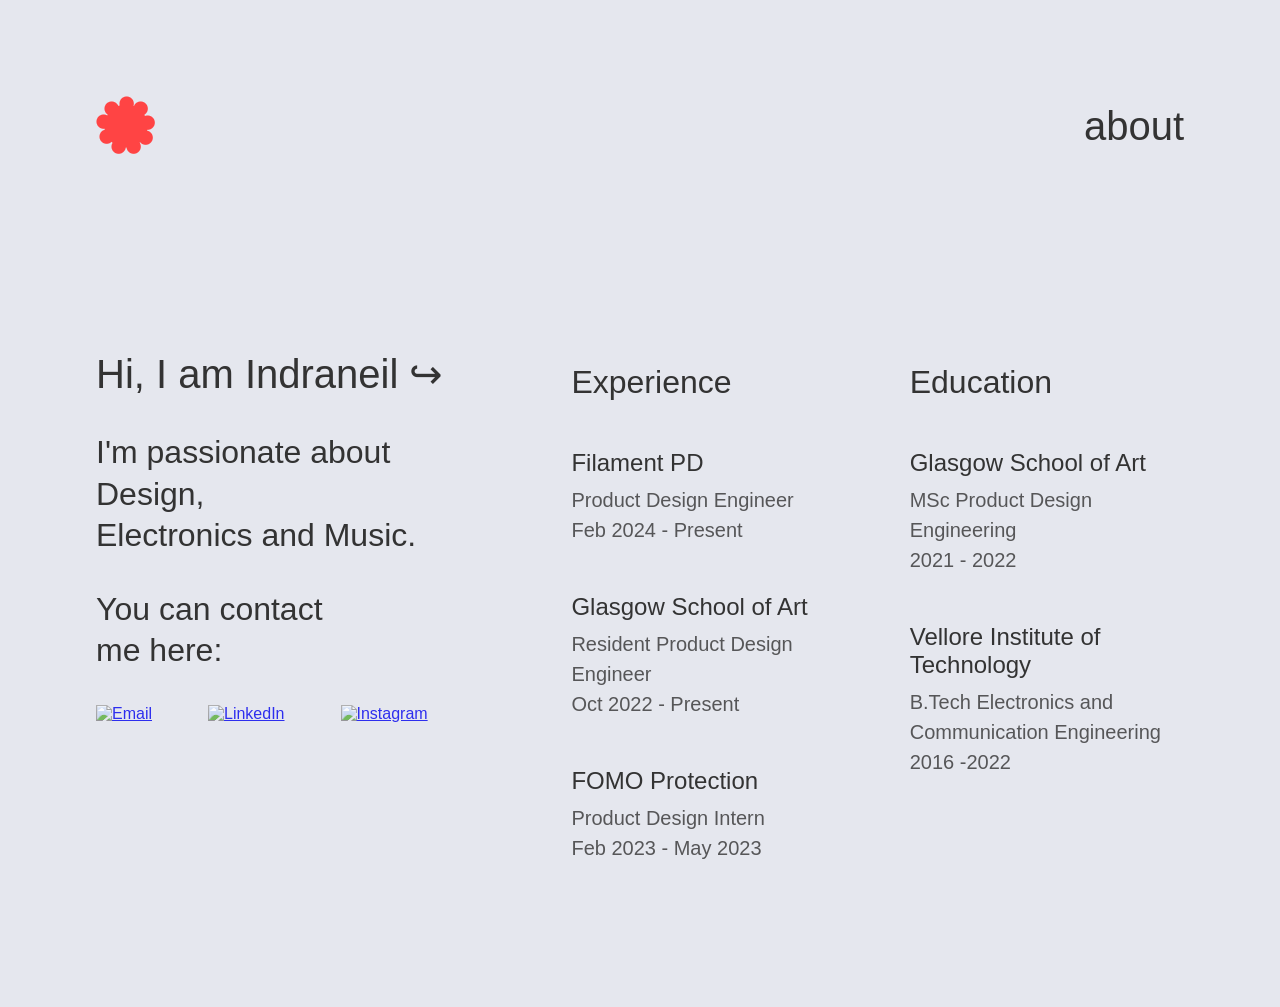
==== about.html @ 2a7b8aa5 "Add files via upload" ====
<!DOCTYPE html>
<html lang="en">
<head>
    <meta charset="UTF-8">
    <meta name="viewport" content="width=device-width, initial-scale=1.0">
    <title>About - Indraneil</title>
    <link rel="stylesheet" href="styles.css">
    <script src="logo-continuity.js" defer></script>
</head>
<body class="about-page">
    <nav>
        <div class="logo">
            <a href="index.html">
                <div class="circle"></div>
            </a>
        </div>
        <div class="nav-links">
            <a href="#" class="active">about</a>
        </div>
    </nav>
    
    <main class="about-content">
        <div class="intro-section">
            <h1>Hi, I am <span>Indraneil</span> ↪</h1>
            <p>I'm passionate about Design,<br>Electronics and Music.</p>
            
            <div class="contact-section">
                <p>You can contact<br>me here:</p>
                <div class="social-links">
                    <a href="mailto:indraneildesign@gmail.com" class="social-icon">
                        <img src="images/email.svg" alt="Email">
                    </a>
                    <a href="https://linkedin.com/in/indraneil21" class="social-icon">
                        <img src="images/linkedin.svg" alt="LinkedIn">
                    </a>
                    <a href="https://instagram.com/neilghosh.design" class="social-icon">
                        <img src="images/instagram.svg" alt="Instagram">
                    </a>
                </div>
            </div>
        </div>

        <div class="experience-section">
            <h2>Experience</h2>
            
            <div class="experience-item">
                <h3>Filament PD</h3>
                <p>Product Design Engineer<br>Feb 2024 - Present</p>
            </div>

            <div class="experience-item">
                <h3>Glasgow School of Art</h3>
                <p>Resident Product Design Engineer<br>Oct 2022 - Present</p>
            </div>

            <div class="experience-item">
                <h3>FOMO Protection</h3>
                <p>Product Design Intern<br>Feb 2023 - May 2023</p>
            </div>
        </div>

        <div class="education-section">
            <h2>Education</h2>
            
            <div class="education-item">
                <h3>Glasgow School of Art</h3>
                <p>MSc Product Design Engineering<br>2021 - 2022</p>
            </div>

            <div class="education-item">
                <h3>Vellore Institute of Technology</h3>
                <p>B.Tech Electronics and<br>Communication Engineering<br>2016 -2022</p>
            </div>
        </div>
    </main>
</body>
</html>
---- styles.css ----
:root {
    --background-color: #FFE8E8;
    --about-background-color: #e5e7ee;
    --text-color: #333333;
    --accent-color: #FF4444;
}

* {
    margin: 0;
    padding: 0;
    box-sizing: border-box;
}

html,
body {
    overflow-x: hidden;
    width: 100%;
    position: relative;
}

body {
    font-family: -apple-system, BlinkMacSystemFont, 'Segoe UI', Roboto, Oxygen, Ubuntu, Cantarell, sans-serif;
    background-color: var(--background-color);
    color: var(--text-color);
    min-height: 100vh;
    padding: 0;
    display: flex;
    flex-direction: column;
    transition: background-color 1.5s ease;
}

main {
    flex-grow: 1;
}

nav {
    display: flex;
    justify-content: space-between;
    align-items: center;
    padding: 6rem 6rem;
    z-index: 2;
}

.logo .circle {
    width: 60px;
    aspect-ratio: 1;
    background-color: var(--accent-color);
    --g: /25.486% 25.486% radial-gradient(#000 calc(71% - 1px), #0000 71%) no-repeat;
    mask: 93.126% 75.302% var(--g),
        66.773% 97.103% var(--g),
        32.571% 96.864% var(--g),
        6.525% 74.697% var(--g),
        0.821% 40.974% var(--g),
        18.129% 11.474% var(--g),
        50.349% 0.001% var(--g),
        82.406% 11.923% var(--g),
        99.3% 41.662% var(--g),
        radial-gradient(100% 100%, #000 35.01%, #0000 calc(35.01% + 1px));
    animation: rotate 10s linear infinite;
}

@keyframes rotate {
    from {
        transform: rotate(0deg);
    }

    to {
        transform: rotate(360deg);
    }
}

.nav-links a {
    color: var(--text-color);
    text-decoration: none;
    font-size: 2.5rem;
    font-weight: 400;
}

.hero {
    display: flex;
    justify-content: space-between;
    align-items: flex-end;
    min-height: calc(100vh - 300px);
    margin-bottom: 1rem;
    position: relative;
    padding: 0 6rem;
}

/* Make the home page fit a single viewport like the about page */
.home-page {
    height: 100vh;
    overflow: hidden;
}

.home-page .hero {
    min-height: 1;
    flex-grow: 1;
    margin-bottom: 0;
}

.home-page .hero-image {
    bottom: 1;
}

.intro-text {
    max-width: 700px;
    position: relative;
    z-index: 2;
    margin-bottom: 50px;
    margin-top: 50px;
}

h1 {
    font-size: 2.5rem;
    font-weight: 350;
    line-height: 1.3;
    margin-bottom: 5rem;
}

.cta {
    color: var(--text-color);
    text-decoration: none;
    font-size: 2rem;
    font-weight: 200;
}

.hero-image {
    flex-shrink: 0;
    width: 100%;
    max-width: 1000px;
    position: absolute;
    right: -50px;
    bottom: -150px;
    z-index: 1;
    transition: transform 0.3s ease;
}

.hero-image:hover {
    transform: rotate(-5deg) translateY(-10px);
}

.hero-image img {
    width: 100%;
    height: auto;
    object-fit: contain;
}

@media (max-width: 1200px) {
    .hero-image {
        right: -20px;
        max-width: 800px;
    }
}

@media (max-width: 992px) {
    .hero-image {
        right: 0;
        max-width: 600px;
    }

    nav,
    .hero,
    .projects {
        padding-left: 4rem;
        padding-right: 4rem;
    }
}

@media (max-width: 768px) {
    .hero {
        flex-direction: column;
        align-items: center;
        text-align: center;
        gap: 2rem;
        padding: 0 2rem;
    }

    .hero-image {
        position: relative;
        width: 100%;
        width: 400px;
        right: auto;
        bottom: auto;
    }

    h1 {
        font-size: 2rem;
    }

    nav,
    .projects {
        padding-left: 2rem;
        padding-right: 2rem;
    }

    .project-grid {
        grid-template-columns: 1fr;
        gap: 2rem;
        padding: 0;
    }
}

.projects {
    margin: 0;
    padding: 8rem 6rem 8rem 6rem;
    background-color: white;
    position: relative;
    flex-grow: 1;
}

.projects::after {
    content: '';
    position: absolute;
    left: 0;
    right: 0;
    bottom: -2rem;
    /* Reduced to match footer height */
    background-color: white;
    height: 100%;
    /* Changed to 100% to match content */
    z-index: -1;
}

.project-grid {
    display: grid;
    grid-template-columns: repeat(2, 1fr);
    gap: 6rem;
    max-width: 1500px;
    margin: -40px auto;
}

.project-item {
    position: relative;
    transition: transform 0.3s ease;
    text-decoration: none;
    color: var(--text-color);
    display: block;
}

.project-item:hover {
    transform: translateY(-10px);
}

.project-item img {
    width: 100%;
    height: auto;
    object-fit: cover;
    aspect-ratio: 4/3;
}

.project-item h2 {
    margin-top: 1rem;
    font-size: 1.5rem;
    font-weight: 350;
}

@media (max-width: 768px) {
    .project-grid {
        grid-template-columns: 1fr;
        gap: 2rem;
    }

    body {
        padding: 2rem;
    }
}

footer {
    padding: 2rem 0 4rem 0;
    /* Adjusted padding */
    margin: 0;
    background-color: white;
    border-top: 1px solid #E0E0E0;
    position: relative;
    /* Ensure footer is positioned correctly */
}

.footer-content {
    padding: 0 2rem;
    display: flex;
    justify-content: space-between;
    align-items: center;
    max-width: 1400px;
    margin: 0 auto;
}

.copyright {
    font-size: 1.5rem;
    font-weight: 200;
}

.social-links {
    display: flex;
    gap: 3.5rem;
}

.social-icon img {
    width: 32px;
    height: 32px;
    opacity: 0.8;
    transition: opacity 0.3s ease;
}

.social-icon:hover img {
    opacity: 1;
}

@media (max-width: 768px) {
    .footer-content {
        flex-direction: column;
        gap: 2rem;
        text-align: center;
    }
}

/* About Page Styles */
.about-page {
    min-height: 100vh;
    width: 100%;
    background-color: var(--about-background-color);
}

.about-content {
    display: grid;
    grid-template-columns: 1.5fr 1fr 1fr;
    /* Adjusted column widths */
    gap: 12rem 4rem;
    /* First value for row gap, second for column gap */
    padding: 6rem 6rem;
}

.intro-section {
    grid-column: 1;
}

.intro-section h1 {
    font-size: 2.5rem;
    /* Increased font size */
    font-weight: 350;
    /* Lighter weight to match main page */
    margin-bottom: 2rem;
    position: relative;
}

.intro-section h1 span {
    position: relative;
    cursor: pointer;
}

.intro-section h1 span:hover::after {
    content: '';
    position: absolute;
    width: 300px;
    height: 300px;
    background-image: url('images/profile-placeholder.jpg');
    background-size: cover;
    top: -100px;
    left: 220%;
    transform: translateX(-50%);
    z-index: -1;
}

.intro-section p {
    font-size: 2rem;
    /* Increased font size */
    font-weight: 350;
    /* Lighter weight */
    line-height: 1.3;
    /* Adjusted line height */
    margin-bottom: 2rem;
}

.contact-section p {
    font-size: 2rem;
    /* Match other text sizes */
    font-weight: 350;
    /* Lighter weight */
    line-height: 1.3;
    /* Match other line heights */
    margin-bottom: 2rem;
}

.experience-section,
.education-section {
    padding-top: 1rem;
    /* Add some top padding to align with content */
}

.experience-section h2,
.education-section h2 {
    font-size: 2rem;
    font-weight: 350;
    margin-bottom: 3rem;
}

.experience-item,
.education-item {
    margin-bottom: 3rem;
    /* Increased spacing between items */
}

.experience-item h3,
.education-item h3 {
    font-size: 1.5rem;
    /* Increased font size */
    font-weight: 300;
    /* Match weight */
    margin-bottom: 0.5rem;
}

.experience-item p,
.education-item p {
    font-size: 1.25rem;
    /* Adjusted font size */
    color: var(--text-color);
    opacity: 0.8;
    line-height: 1.5;
    font-weight: 300;
    /* Lighter weight */
}

.social-links {
    display: flex;
    gap: 3.5rem;
    align-items: center;
}

.social-icon img {
    width: 35px;
    /* Increased icon size */
    height: 35px;
    opacity: 0.8;
    transition: opacity 0.3s ease;
    vertical-align: middle;
}

.social-icon:hover img {
    opacity: 1;
}

/* Add responsive styles for about page */
@media (max-width: 768px) {
    .about-content {
        grid-template-columns: 1fr;
        gap: 4rem;
    }

    .intro-section h1 {
        font-size: 2.5rem;
    }

    .intro-section p,
    .contact-section p {
        font-size: 1.5rem;
    }
}

html {
    scroll-behavior: smooth;
    /* Add smooth scrolling */
}
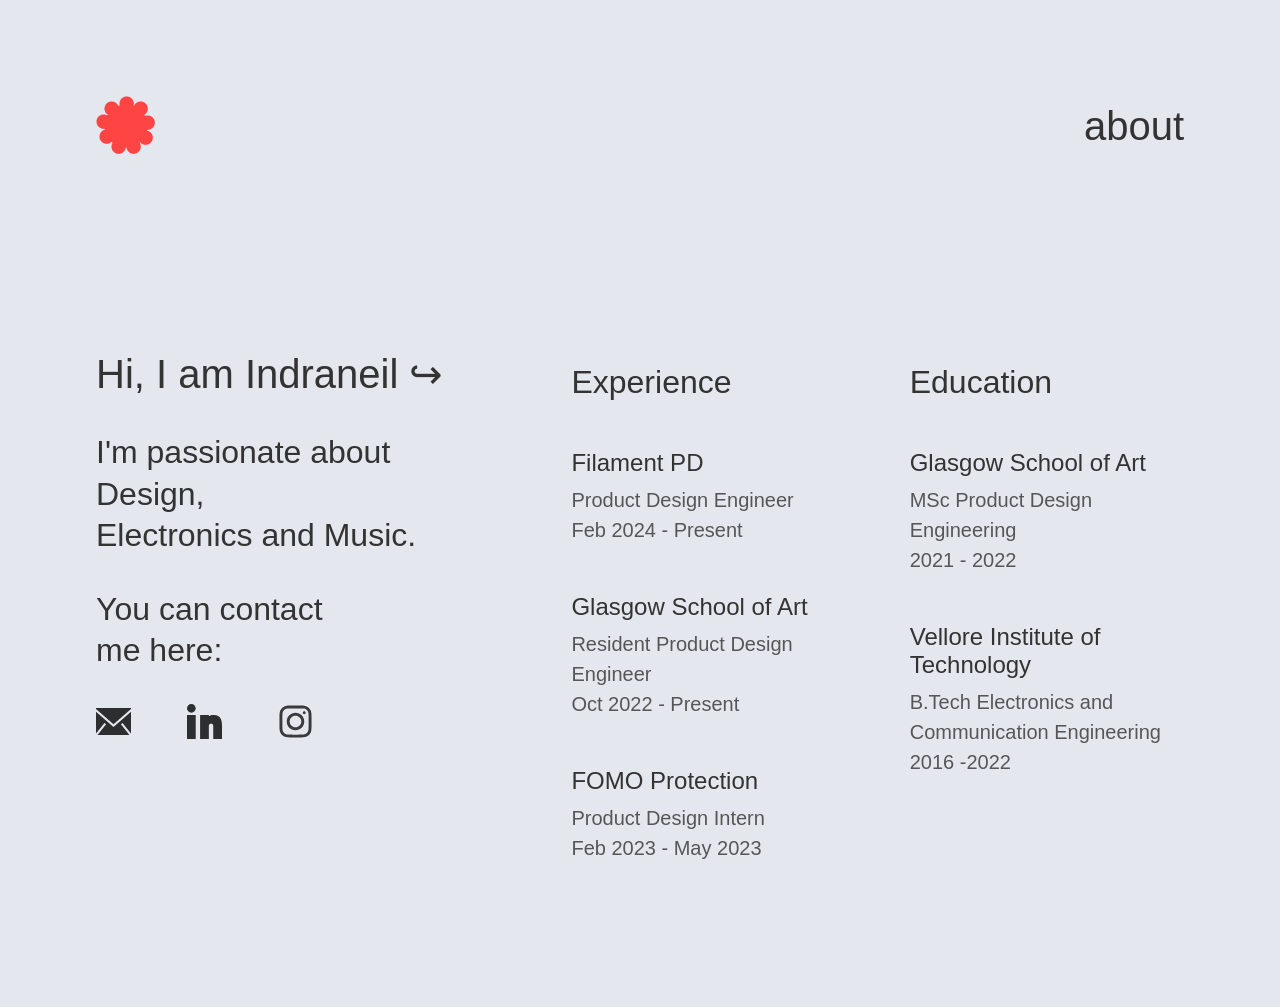
==== commit 3e40e7b1: "Update about.html" ====
--- a/about.html
+++ b/about.html
@@ -4,6 +4,7 @@
     <meta charset="UTF-8">
     <meta name="viewport" content="width=device-width, initial-scale=1.0">
     <title>About - Indraneil</title>
+    <link rel="icon" href="favicon.svg" type="image/svg+xml">
     <link rel="stylesheet" href="styles.css">
     <script src="logo-continuity.js" defer></script>
 </head>
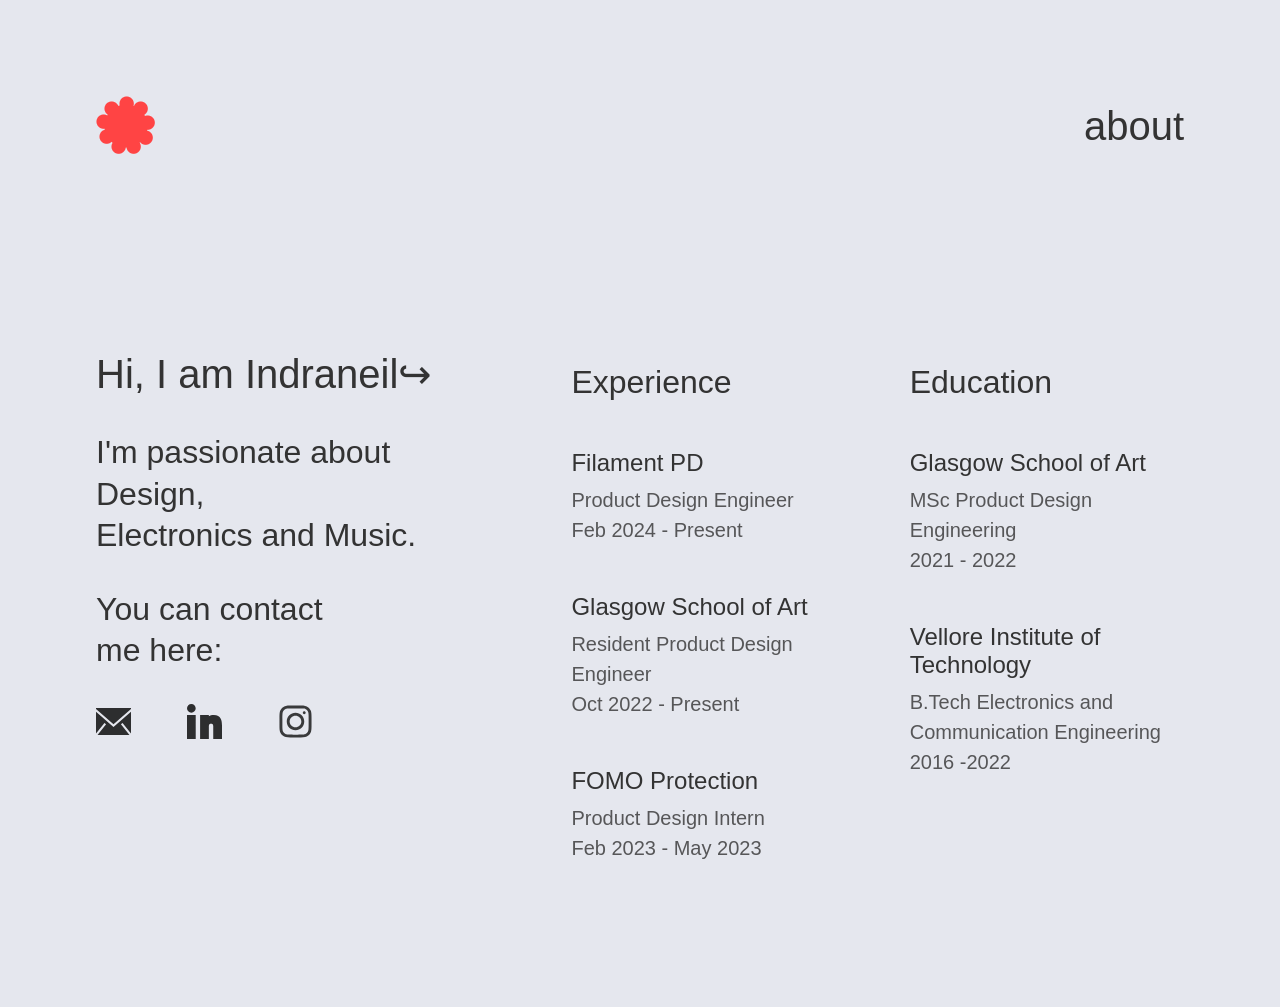
==== commit b60b180e: "Update about.html" ====
--- a/about.html
+++ b/about.html
@@ -22,7 +22,7 @@
     
     <main class="about-content">
         <div class="intro-section">
-            <h1>Hi, I am <span>Indraneil</span> ↪</h1>
+            <h1>Hi, I am <span>Indraneil↪</span></h1>
             <p>I'm passionate about Design,<br>Electronics and Music.</p>
             
             <div class="contact-section">
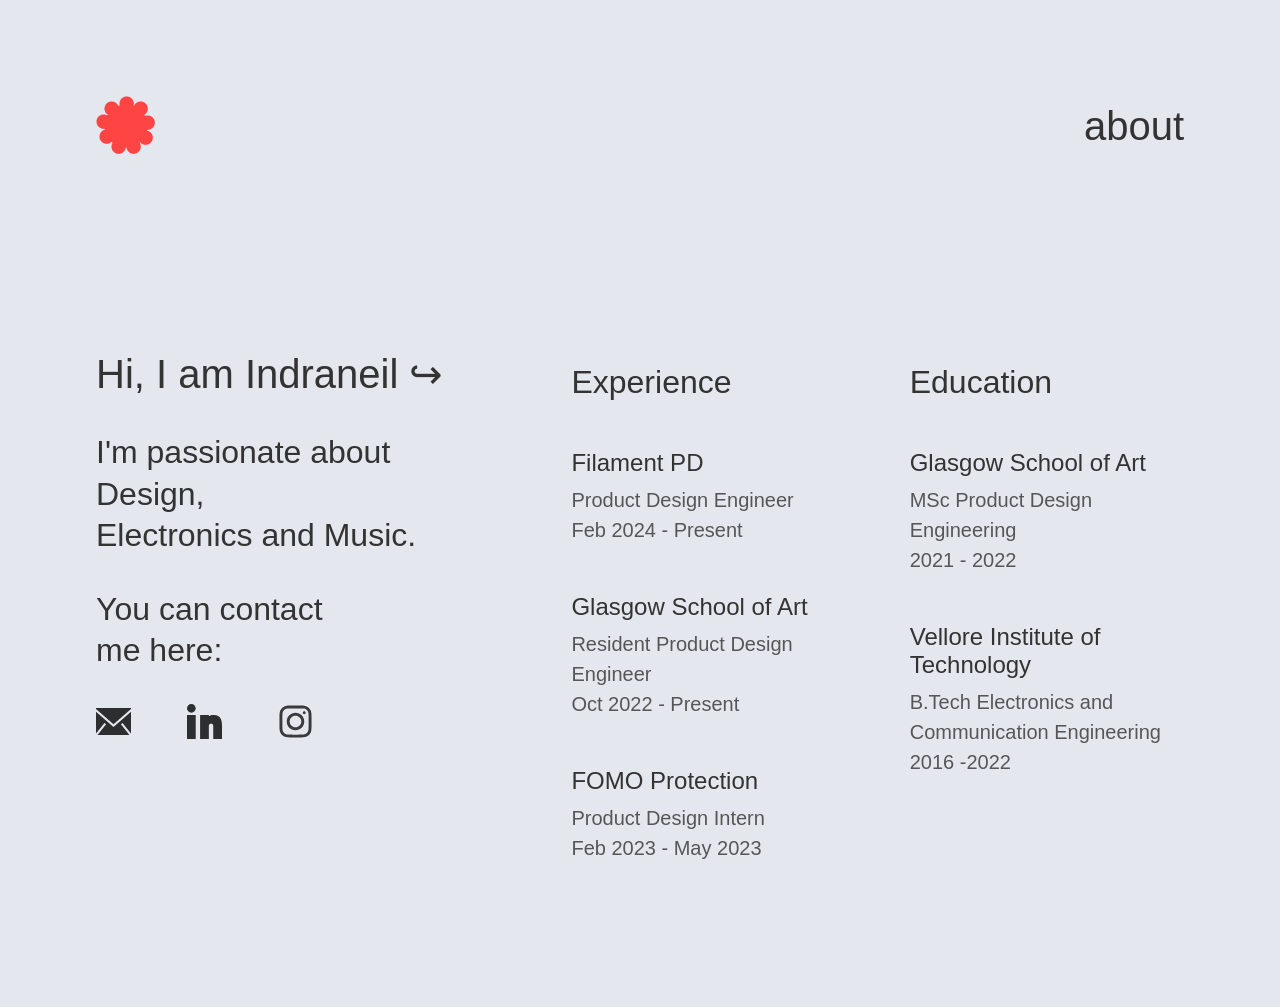
==== commit 2552190d: "Update about.html" ====
--- a/about.html
+++ b/about.html
@@ -22,7 +22,7 @@
     
     <main class="about-content">
         <div class="intro-section">
-            <h1>Hi, I am <span>Indraneil↪</span></h1>
+            <h1>Hi, I am <span>Indraneil</span> ↪</h1>
             <p>I'm passionate about Design,<br>Electronics and Music.</p>
             
             <div class="contact-section">
